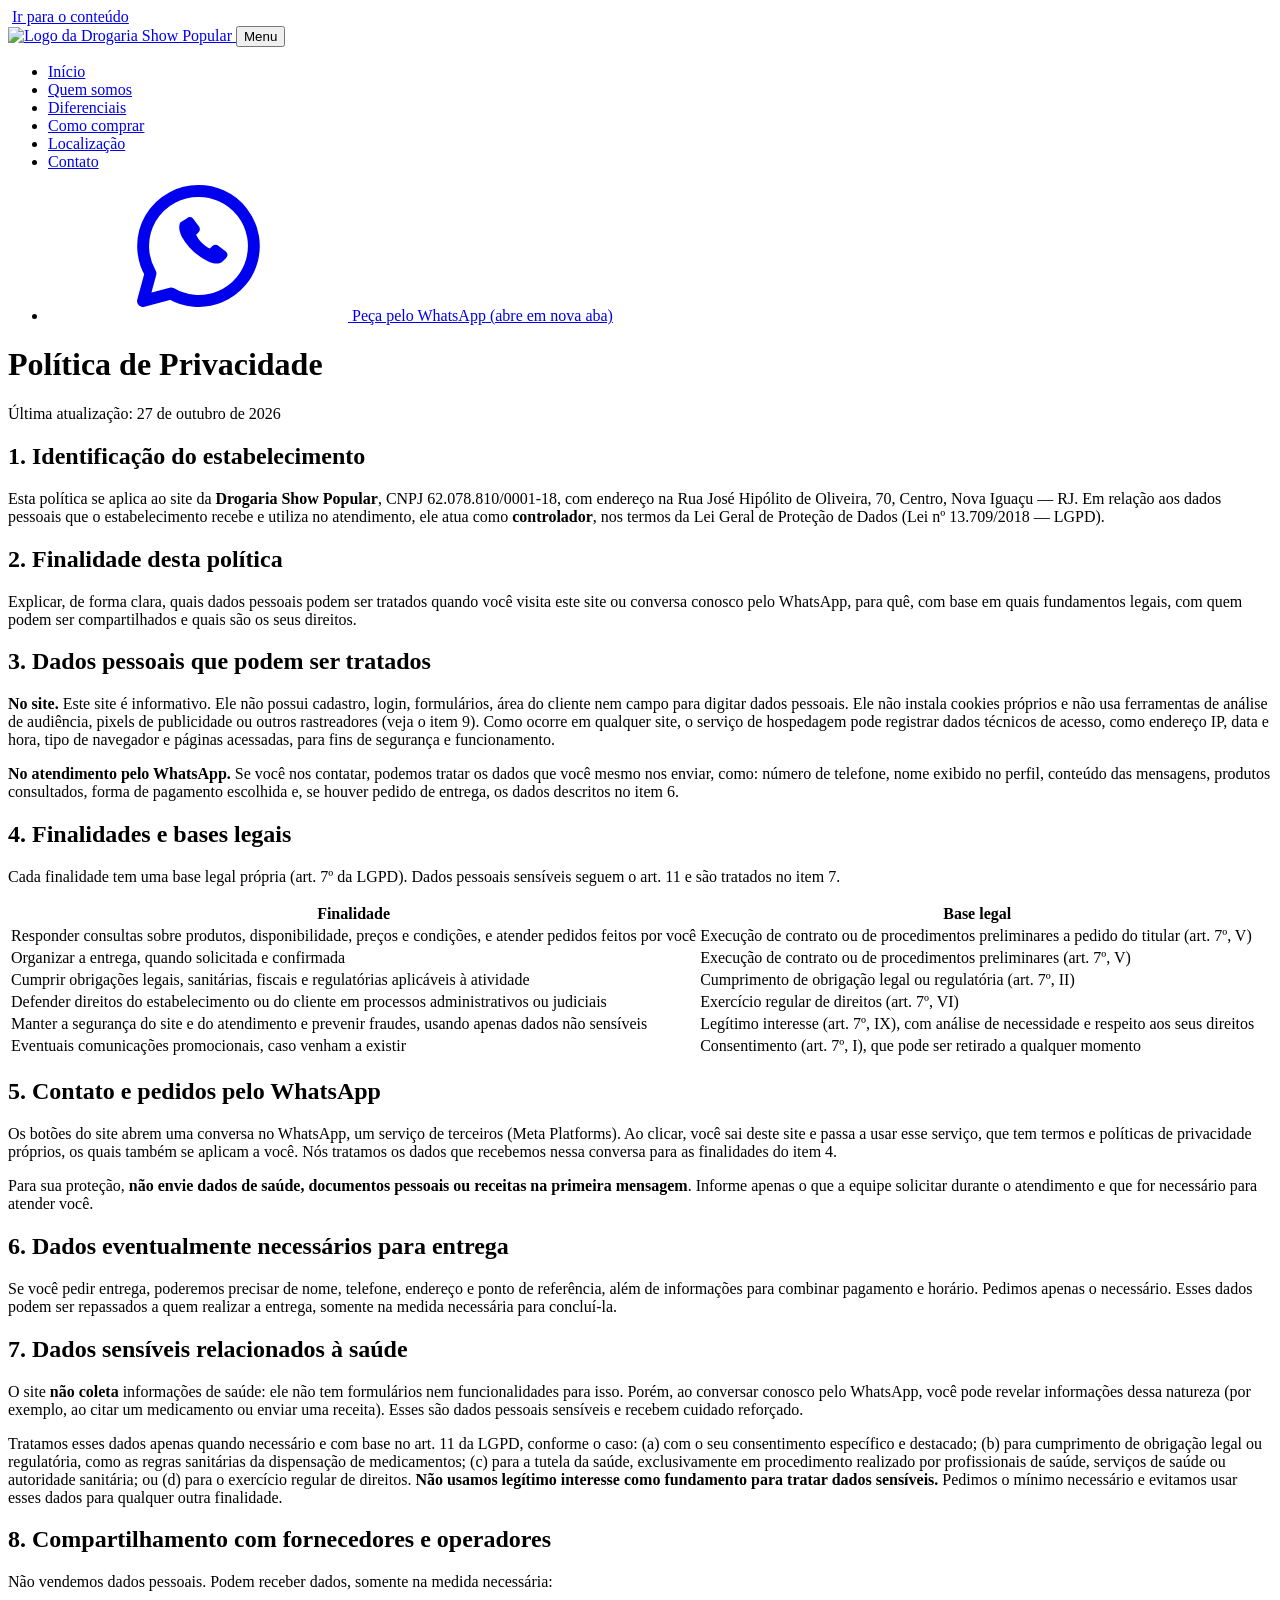
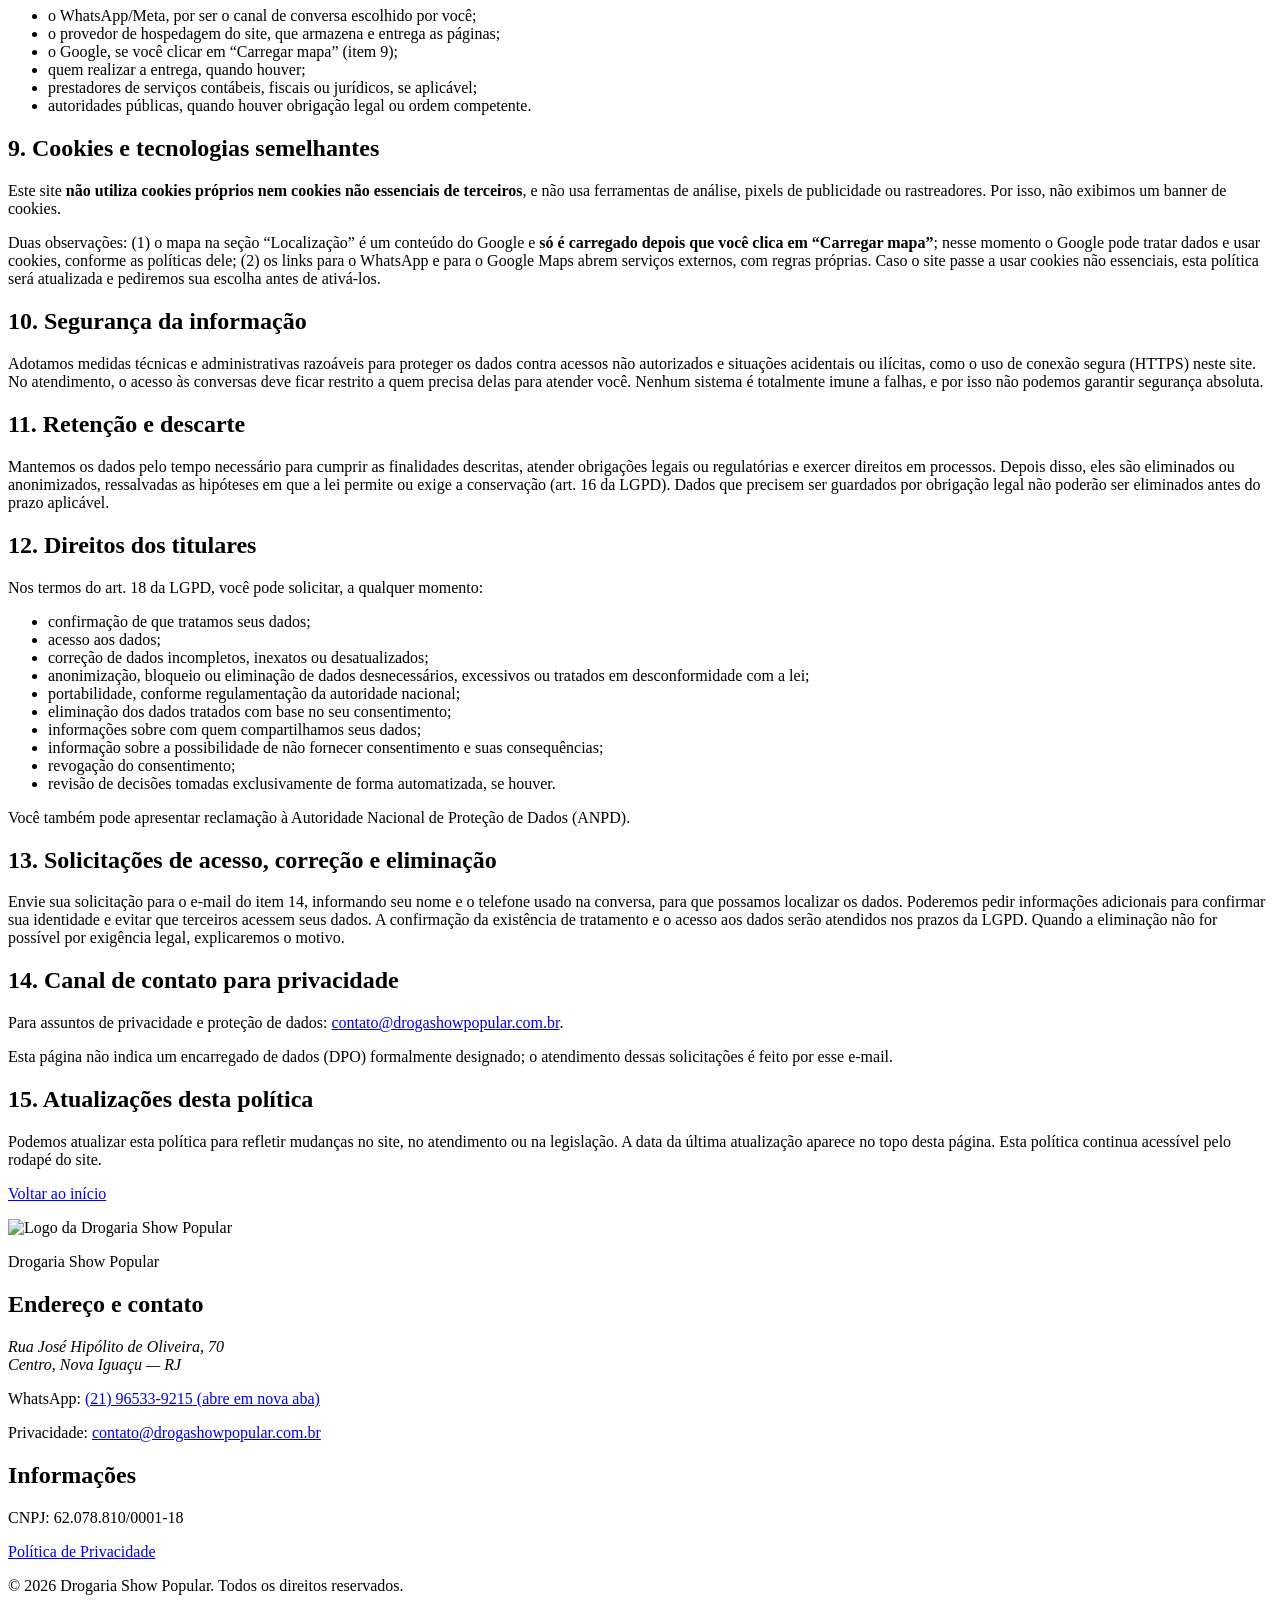
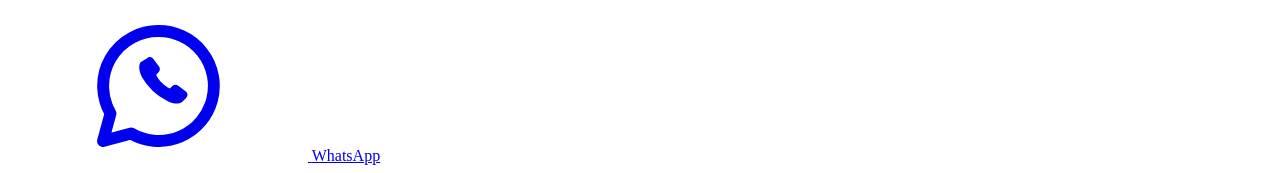
==== privacidade.html @ 36e40d9c "Add files via upload" ====
<!DOCTYPE html>
<html lang="pt-BR">
<head>
  <meta charset="utf-8">
  <meta name="viewport" content="width=device-width, initial-scale=1">
  <title>Política de Privacidade | Drogaria Show Popular</title>
  <meta name="description" content="Política de Privacidade da Drogaria Show Popular, em conformidade com a Lei Geral de Proteção de Dados (Lei nº 13.709/2018).">
  <meta name="theme-color" content="#0c1014">
  <meta name="robots" content="index, follow">
  <!-- ATENÇÃO: troque https://SEU-DOMINIO.com.br pelo endereço real do site (ver README) -->
  <link rel="canonical" href="https://SEU-DOMINIO.com.br/privacidade.html">
  <link rel="icon" href="favicon.ico" sizes="any">
  <link rel="icon" type="image/png" sizes="32x32" href="assets/icons/favicon-32.png">
  <link rel="apple-touch-icon" href="assets/icons/apple-touch-icon.png">
  <link rel="stylesheet" href="css/style.css">
  <noscript><link rel="stylesheet" href="css/noscript.css"></noscript>
</head>
<body>
  <svg class="sprite" width="0" height="0" aria-hidden="true" focusable="false">
    <symbol id="i-wa" viewBox="0 0 24 24"><path fill="none" stroke="currentColor" stroke-width="1.9" stroke-linejoin="round" d="M12 3.2a8.8 8.8 0 0 0-7.6 13.2L3.2 20.8l4.5-1.2A8.8 8.8 0 1 0 12 3.2z"/><path fill="currentColor" d="M9.2 8.2c-.3.5-.3 1.3.2 2.3a9.8 9.8 0 0 0 4.1 3.9c1 .5 1.8.5 2.3.2l.7-.7c.3-.3.3-.7 0-1l-1.2-.9a.8.8 0 0 0-1 0l-.4.4c-.9-.4-1.8-1.3-2.2-2.2l.4-.4a.8.8 0 0 0 0-1l-.9-1.2c-.3-.3-.7-.3-1 0z"/></symbol>
  </svg>

  <a class="skip-link" href="#conteudo">Ir para o conteúdo</a>

  <header class="site-header on-dark">
    <div class="wrap site-header__bar">
      <a class="brand" href="index.html" aria-label="Drogaria Show Popular — página inicial">
        <img src="assets/logo-drogaria-show-popular.png" width="160" height="144" alt="Logo da Drogaria Show Popular">
      </a>
      <button class="menu-toggle" type="button" aria-expanded="false" aria-controls="menu">
        <span class="menu-toggle__bars" aria-hidden="true"></span>
        <span>Menu</span>
      </button>
      <nav class="nav" id="menu" aria-label="Menu principal">
        <ul>
          <li><a href="index.html">Início</a></li>
          <li><a href="index.html#quem-somos">Quem somos</a></li>
          <li><a href="index.html#diferenciais">Diferenciais</a></li>
          <li><a href="index.html#como-comprar">Como comprar</a></li>
          <li><a href="index.html#localizacao">Localização</a></li>
          <li><a href="index.html#contato">Contato</a></li>
          <li>
            <a class="btn btn--red" href="https://wa.me/5521965339215" target="_blank" rel="noopener noreferrer">
              <svg aria-hidden="true"><use href="#i-wa"/></svg>
              Peça pelo WhatsApp<span class="sr-only"> (abre em nova aba)</span>
            </a>
          </li>
        </ul>
      </nav>
    </div>
  </header>

  <main id="conteudo" class="doc">
    <div class="wrap doc-wrap">
      <div class="doc__title">
        <h1>Política de Privacidade</h1>
        <p class="meta">Última atualização: <time datetime="2026-10-27">27 de outubro de 2026</time></p>
      </div>

      <h2>1. Identificação do estabelecimento</h2>
      <p>Esta política se aplica ao site da <strong>Drogaria Show Popular</strong>, CNPJ 62.078.810/0001-18, com endereço na Rua José Hipólito de Oliveira, 70, Centro, Nova Iguaçu — RJ. Em relação aos dados pessoais que o estabelecimento recebe e utiliza no atendimento, ele atua como <strong>controlador</strong>, nos termos da Lei Geral de Proteção de Dados (Lei nº 13.709/2018 — LGPD).</p>

      <h2>2. Finalidade desta política</h2>
      <p>Explicar, de forma clara, quais dados pessoais podem ser tratados quando você visita este site ou conversa conosco pelo WhatsApp, para quê, com base em quais fundamentos legais, com quem podem ser compartilhados e quais são os seus direitos.</p>

      <h2>3. Dados pessoais que podem ser tratados</h2>
      <p><strong>No site.</strong> Este site é informativo. Ele não possui cadastro, login, formulários, área do cliente nem campo para digitar dados pessoais. Ele não instala cookies próprios e não usa ferramentas de análise de audiência, pixels de publicidade ou outros rastreadores (veja o item 9). Como ocorre em qualquer site, o serviço de hospedagem pode registrar dados técnicos de acesso, como endereço IP, data e hora, tipo de navegador e páginas acessadas, para fins de segurança e funcionamento.</p>
      <p><strong>No atendimento pelo WhatsApp.</strong> Se você nos contatar, podemos tratar os dados que você mesmo nos enviar, como: número de telefone, nome exibido no perfil, conteúdo das mensagens, produtos consultados, forma de pagamento escolhida e, se houver pedido de entrega, os dados descritos no item 6.</p>

      <h2>4. Finalidades e bases legais</h2>
      <p>Cada finalidade tem uma base legal própria (art. 7º da LGPD). Dados pessoais sensíveis seguem o art. 11 e são tratados no item 7.</p>
      <div class="table-scroll">
        <table>
          <thead><tr><th>Finalidade</th><th>Base legal</th></tr></thead>
          <tbody>
            <tr><td>Responder consultas sobre produtos, disponibilidade, preços e condições, e atender pedidos feitos por você</td><td>Execução de contrato ou de procedimentos preliminares a pedido do titular (art. 7º, V)</td></tr>
            <tr><td>Organizar a entrega, quando solicitada e confirmada</td><td>Execução de contrato ou de procedimentos preliminares (art. 7º, V)</td></tr>
            <tr><td>Cumprir obrigações legais, sanitárias, fiscais e regulatórias aplicáveis à atividade</td><td>Cumprimento de obrigação legal ou regulatória (art. 7º, II)</td></tr>
            <tr><td>Defender direitos do estabelecimento ou do cliente em processos administrativos ou judiciais</td><td>Exercício regular de direitos (art. 7º, VI)</td></tr>
            <tr><td>Manter a segurança do site e do atendimento e prevenir fraudes, usando apenas dados não sensíveis</td><td>Legítimo interesse (art. 7º, IX), com análise de necessidade e respeito aos seus direitos</td></tr>
            <tr><td>Eventuais comunicações promocionais, caso venham a existir</td><td>Consentimento (art. 7º, I), que pode ser retirado a qualquer momento</td></tr>
          </tbody>
        </table>
      </div>

      <h2>5. Contato e pedidos pelo WhatsApp</h2>
      <p>Os botões do site abrem uma conversa no WhatsApp, um serviço de terceiros (Meta Platforms). Ao clicar, você sai deste site e passa a usar esse serviço, que tem termos e políticas de privacidade próprios, os quais também se aplicam a você. Nós tratamos os dados que recebemos nessa conversa para as finalidades do item 4.</p>
      <p>Para sua proteção, <strong>não envie dados de saúde, documentos pessoais ou receitas na primeira mensagem</strong>. Informe apenas o que a equipe solicitar durante o atendimento e que for necessário para atender você.</p>

      <h2>6. Dados eventualmente necessários para entrega</h2>
      <p>Se você pedir entrega, poderemos precisar de nome, telefone, endereço e ponto de referência, além de informações para combinar pagamento e horário. Pedimos apenas o necessário. Esses dados podem ser repassados a quem realizar a entrega, somente na medida necessária para concluí-la.</p>

      <h2>7. Dados sensíveis relacionados à saúde</h2>
      <p>O site <strong>não coleta</strong> informações de saúde: ele não tem formulários nem funcionalidades para isso. Porém, ao conversar conosco pelo WhatsApp, você pode revelar informações dessa natureza (por exemplo, ao citar um medicamento ou enviar uma receita). Esses são dados pessoais sensíveis e recebem cuidado reforçado.</p>
      <p>Tratamos esses dados apenas quando necessário e com base no art. 11 da LGPD, conforme o caso: (a) com o seu consentimento específico e destacado; (b) para cumprimento de obrigação legal ou regulatória, como as regras sanitárias da dispensação de medicamentos; (c) para a tutela da saúde, exclusivamente em procedimento realizado por profissionais de saúde, serviços de saúde ou autoridade sanitária; ou (d) para o exercício regular de direitos. <strong>Não usamos legítimo interesse como fundamento para tratar dados sensíveis.</strong> Pedimos o mínimo necessário e evitamos usar esses dados para qualquer outra finalidade.</p>

      <h2>8. Compartilhamento com fornecedores e operadores</h2>
      <p>Não vendemos dados pessoais. Podem receber dados, somente na medida necessária:</p>
      <ul>
        <li>o WhatsApp/Meta, por ser o canal de conversa escolhido por você;</li>
        <li>o provedor de hospedagem do site, que armazena e entrega as páginas;</li>
        <li>o Google, se você clicar em “Carregar mapa” (item 9);</li>
        <li>quem realizar a entrega, quando houver;</li>
        <li>prestadores de serviços contábeis, fiscais ou jurídicos, se aplicável;</li>
        <li>autoridades públicas, quando houver obrigação legal ou ordem competente.</li>
      </ul>

      <h2>9. Cookies e tecnologias semelhantes</h2>
      <p>Este site <strong>não utiliza cookies próprios nem cookies não essenciais de terceiros</strong>, e não usa ferramentas de análise, pixels de publicidade ou rastreadores. Por isso, não exibimos um banner de cookies.</p>
      <p>Duas observações: (1) o mapa na seção “Localização” é um conteúdo do Google e <strong>só é carregado depois que você clica em “Carregar mapa”</strong>; nesse momento o Google pode tratar dados e usar cookies, conforme as políticas dele; (2) os links para o WhatsApp e para o Google Maps abrem serviços externos, com regras próprias. Caso o site passe a usar cookies não essenciais, esta política será atualizada e pediremos sua escolha antes de ativá-los.</p>

      <h2>10. Segurança da informação</h2>
      <p>Adotamos medidas técnicas e administrativas razoáveis para proteger os dados contra acessos não autorizados e situações acidentais ou ilícitas, como o uso de conexão segura (HTTPS) neste site. No atendimento, o acesso às conversas deve ficar restrito a quem precisa delas para atender você. Nenhum sistema é totalmente imune a falhas, e por isso não podemos garantir segurança absoluta.</p>

      <h2>11. Retenção e descarte</h2>
      <p>Mantemos os dados pelo tempo necessário para cumprir as finalidades descritas, atender obrigações legais ou regulatórias e exercer direitos em processos. Depois disso, eles são eliminados ou anonimizados, ressalvadas as hipóteses em que a lei permite ou exige a conservação (art. 16 da LGPD). Dados que precisem ser guardados por obrigação legal não poderão ser eliminados antes do prazo aplicável.</p>

      <h2>12. Direitos dos titulares</h2>
      <p>Nos termos do art. 18 da LGPD, você pode solicitar, a qualquer momento:</p>
      <ul>
        <li>confirmação de que tratamos seus dados;</li>
        <li>acesso aos dados;</li>
        <li>correção de dados incompletos, inexatos ou desatualizados;</li>
        <li>anonimização, bloqueio ou eliminação de dados desnecessários, excessivos ou tratados em desconformidade com a lei;</li>
        <li>portabilidade, conforme regulamentação da autoridade nacional;</li>
        <li>eliminação dos dados tratados com base no seu consentimento;</li>
        <li>informações sobre com quem compartilhamos seus dados;</li>
        <li>informação sobre a possibilidade de não fornecer consentimento e suas consequências;</li>
        <li>revogação do consentimento;</li>
        <li>revisão de decisões tomadas exclusivamente de forma automatizada, se houver.</li>
      </ul>
      <p>Você também pode apresentar reclamação à Autoridade Nacional de Proteção de Dados (ANPD).</p>

      <h2>13. Solicitações de acesso, correção e eliminação</h2>
      <p>Envie sua solicitação para o e-mail do item 14, informando seu nome e o telefone usado na conversa, para que possamos localizar os dados. Poderemos pedir informações adicionais para confirmar sua identidade e evitar que terceiros acessem seus dados. A confirmação da existência de tratamento e o acesso aos dados serão atendidos nos prazos da LGPD. Quando a eliminação não for possível por exigência legal, explicaremos o motivo.</p>

      <h2>14. Canal de contato para privacidade</h2>
      <p>Para assuntos de privacidade e proteção de dados: <a href="mailto:contato@drogashowpopular.com.br">contato@drogashowpopular.com.br</a>.</p>
      <p>Esta página não indica um encarregado de dados (DPO) formalmente designado; o atendimento dessas solicitações é feito por esse e-mail.</p>

      <h2>15. Atualizações desta política</h2>
      <p>Podemos atualizar esta política para refletir mudanças no site, no atendimento ou na legislação. A data da última atualização aparece no topo desta página. Esta política continua acessível pelo rodapé do site.</p>

      <p><a class="btn btn--outline" href="index.html">Voltar ao início</a></p>
    </div>
  </main>

  <footer class="site-footer on-dark">
    <div class="wrap">
      <div class="footer-grid">
        <div class="footer-brand">
          <img src="assets/logo-drogaria-show-popular.png" width="160" height="144" alt="Logo da Drogaria Show Popular" loading="lazy">
          <p>Drogaria Show Popular</p>
        </div>
        <div class="footer-col">
          <h2>Endereço e contato</h2>
          <address>Rua José Hipólito de Oliveira, 70<br>Centro, Nova Iguaçu — RJ</address>
          <p>WhatsApp: <a href="https://wa.me/5521965339215" target="_blank" rel="noopener noreferrer">(21) 96533-9215<span class="sr-only"> (abre em nova aba)</span></a></p>
          <p>Privacidade: <a href="mailto:contato@drogashowpopular.com.br">contato@drogashowpopular.com.br</a></p>
        </div>
        <div class="footer-col">
          <h2>Informações</h2>
          <p class="cnpj">CNPJ: 62.078.810/0001-18</p>
          <p><a href="privacidade.html" aria-current="page">Política de Privacidade</a></p>
        </div>
      </div>
      <div class="footer-legal">
        <p>&copy; <span id="ano">2026</span> Drogaria Show Popular. Todos os direitos reservados.</p>
      </div>
    </div>
  </footer>

  <a class="wa-float on-dark" href="https://wa.me/5521965339215" target="_blank" rel="noopener noreferrer" aria-label="Falar pelo WhatsApp (abre em nova aba)">
    <svg aria-hidden="true"><use href="#i-wa"/></svg>
    <span>WhatsApp</span>
  </a>

  <script src="js/main.js" defer></script>
</body>
</html>
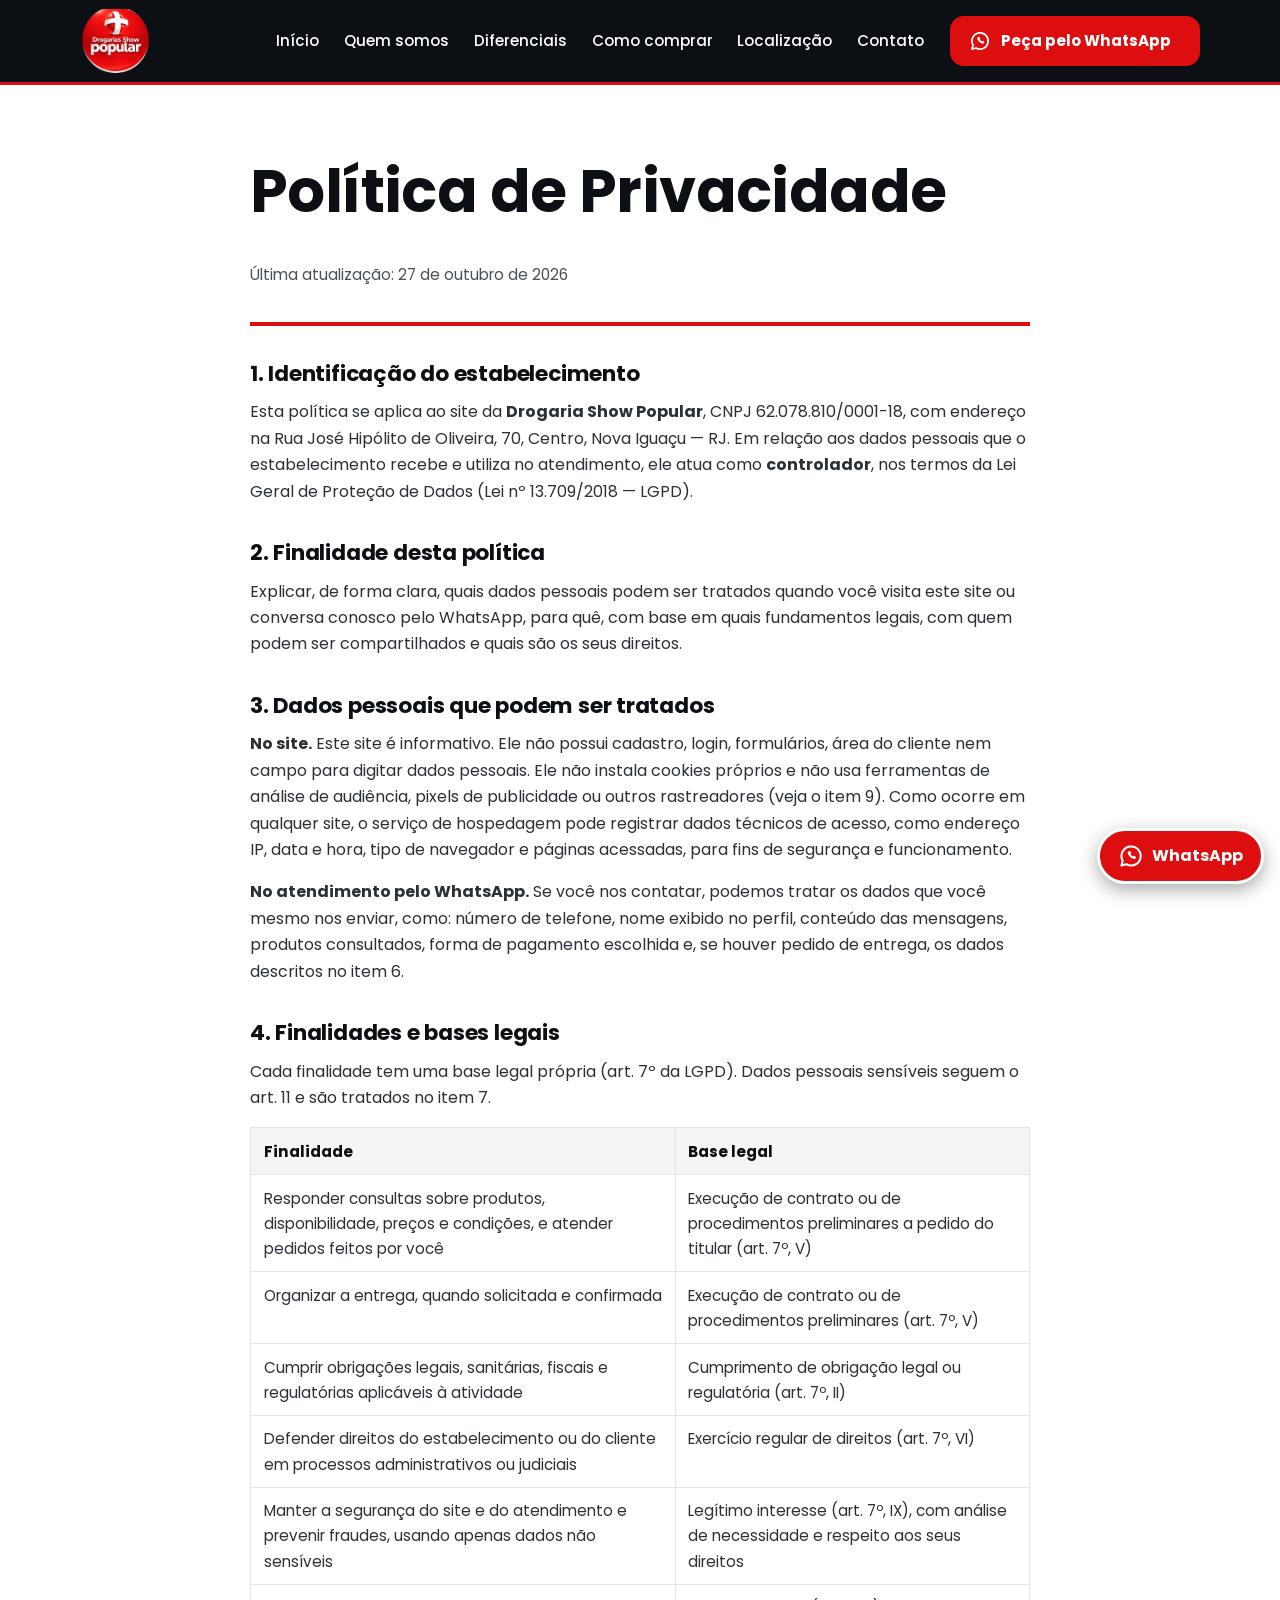
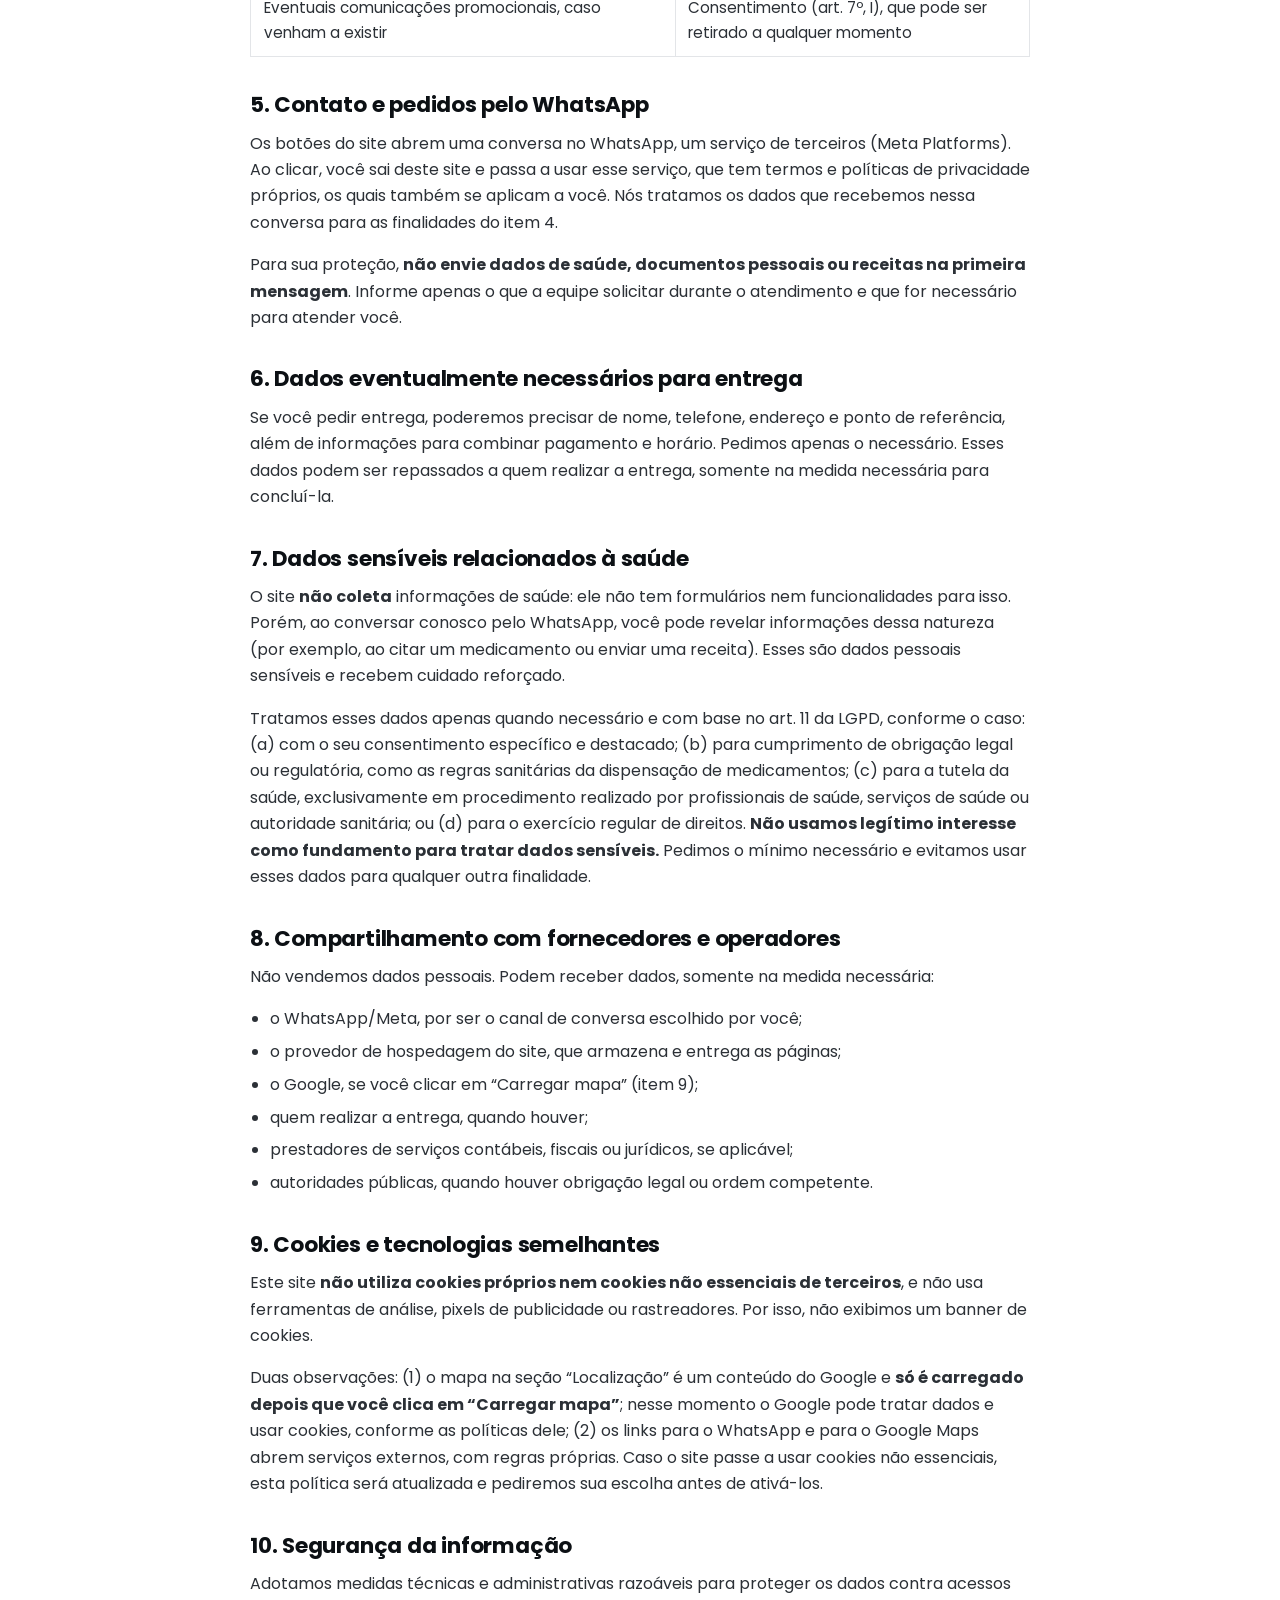
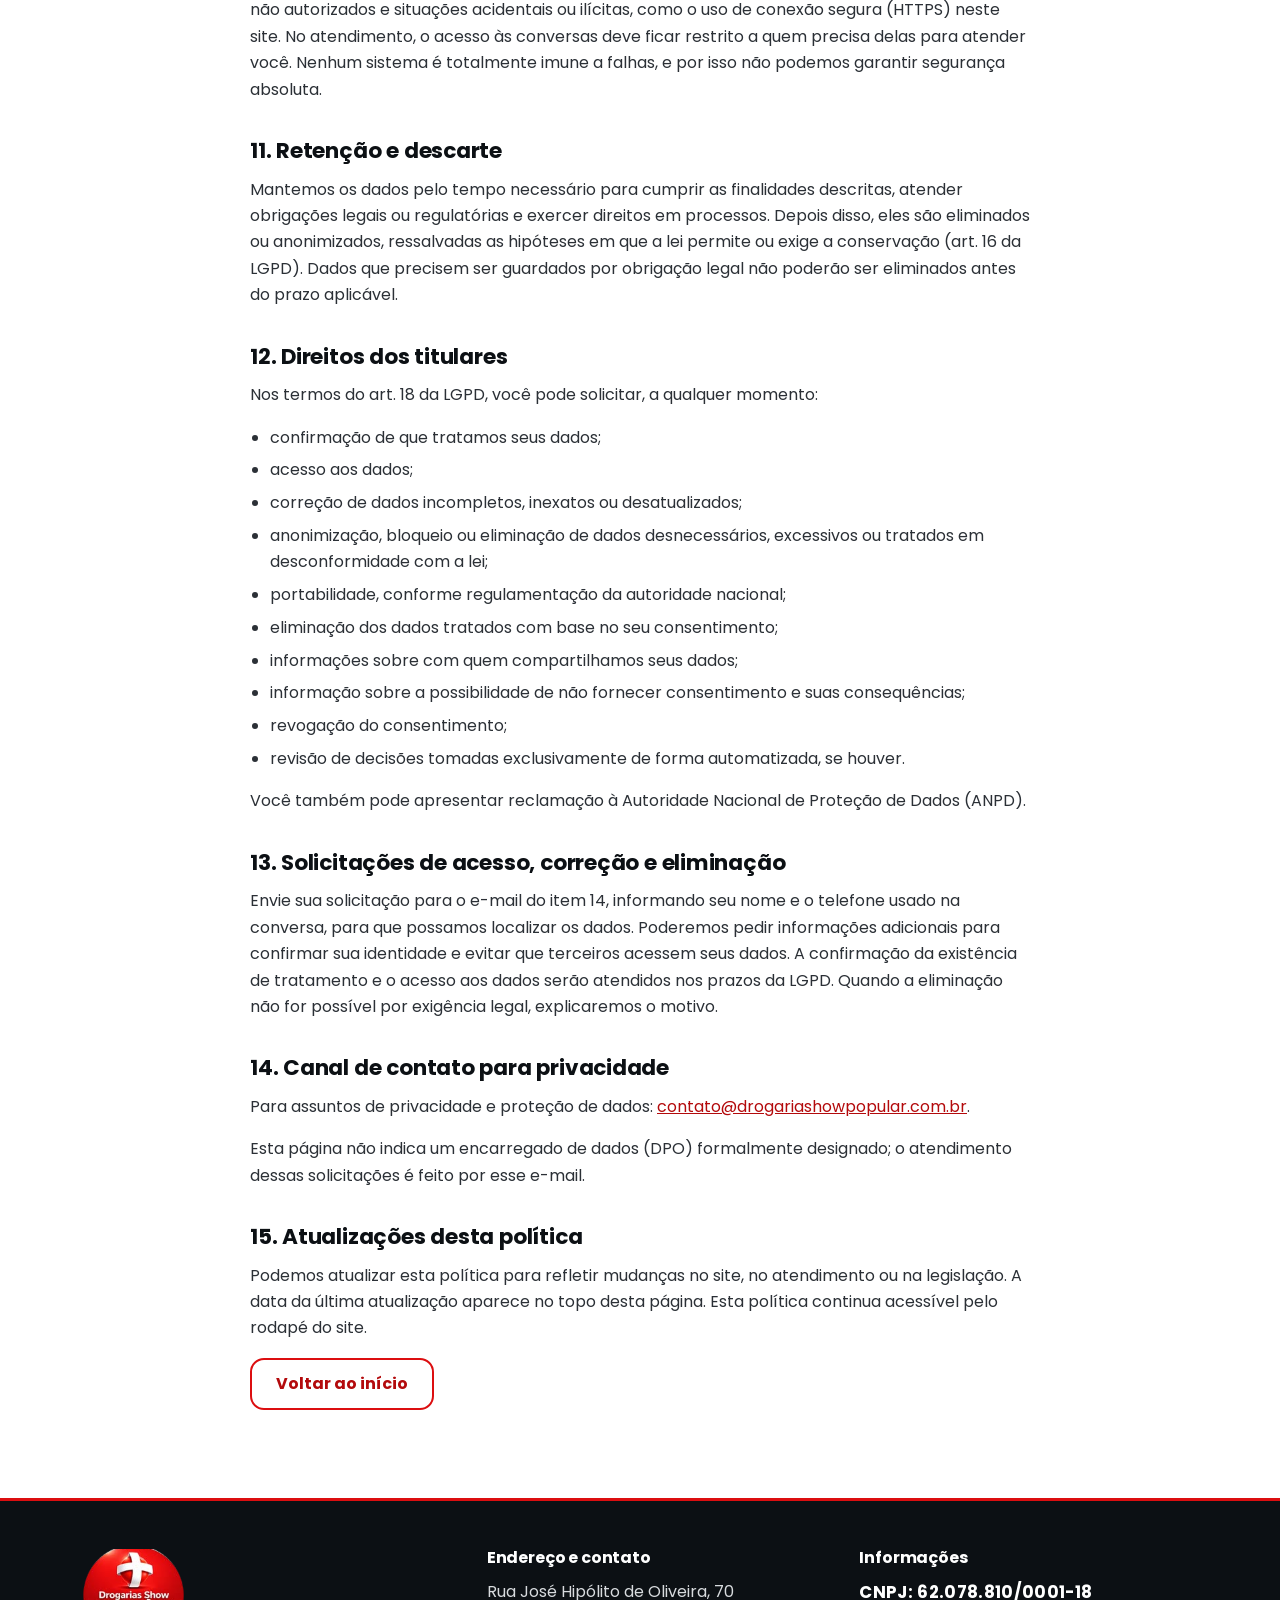
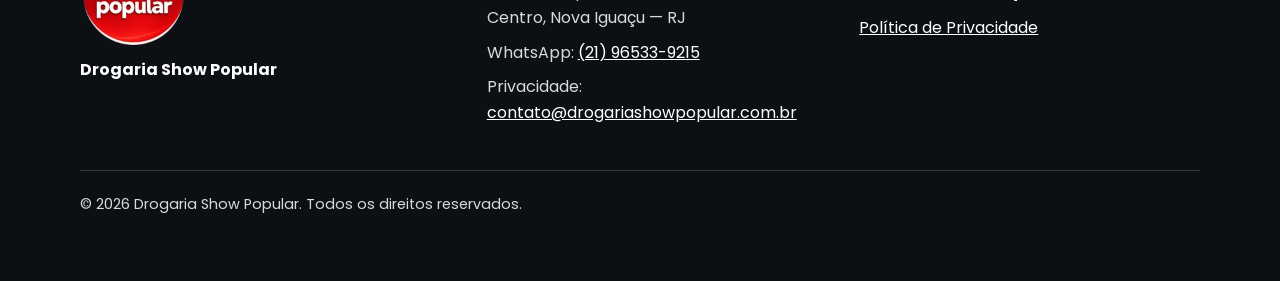
==== commit f5bcc6a0: "Add files via upload" ====
--- a/privacidade.html
+++ b/privacidade.html
@@ -7,8 +7,7 @@
   <meta name="description" content="Política de Privacidade da Drogaria Show Popular, em conformidade com a Lei Geral de Proteção de Dados (Lei nº 13.709/2018).">
   <meta name="theme-color" content="#0c1014">
   <meta name="robots" content="index, follow">
-  <!-- ATENÇÃO: troque https://SEU-DOMINIO.com.br pelo endereço real do site (ver README) -->
-  <link rel="canonical" href="https://SEU-DOMINIO.com.br/privacidade.html">
+  <link rel="canonical" href="https://drogariashowpopular.com.br/privacidade.html">
   <link rel="icon" href="favicon.ico" sizes="any">
   <link rel="icon" type="image/png" sizes="32x32" href="assets/icons/favicon-32.png">
   <link rel="apple-touch-icon" href="assets/icons/apple-touch-icon.png">
@@ -135,7 +134,7 @@
       <p>Envie sua solicitação para o e-mail do item 14, informando seu nome e o telefone usado na conversa, para que possamos localizar os dados. Poderemos pedir informações adicionais para confirmar sua identidade e evitar que terceiros acessem seus dados. A confirmação da existência de tratamento e o acesso aos dados serão atendidos nos prazos da LGPD. Quando a eliminação não for possível por exigência legal, explicaremos o motivo.</p>
 
       <h2>14. Canal de contato para privacidade</h2>
-      <p>Para assuntos de privacidade e proteção de dados: <a href="mailto:contato@drogashowpopular.com.br">contato@drogashowpopular.com.br</a>.</p>
+      <p>Para assuntos de privacidade e proteção de dados: <a href="mailto:contato@drogariashowpopular.com.br">contato@drogariashowpopular.com.br</a>.</p>
       <p>Esta página não indica um encarregado de dados (DPO) formalmente designado; o atendimento dessas solicitações é feito por esse e-mail.</p>
 
       <h2>15. Atualizações desta política</h2>
@@ -156,7 +155,7 @@
           <h2>Endereço e contato</h2>
           <address>Rua José Hipólito de Oliveira, 70<br>Centro, Nova Iguaçu — RJ</address>
           <p>WhatsApp: <a href="https://wa.me/5521965339215" target="_blank" rel="noopener noreferrer">(21) 96533-9215<span class="sr-only"> (abre em nova aba)</span></a></p>
-          <p>Privacidade: <a href="mailto:contato@drogashowpopular.com.br">contato@drogashowpopular.com.br</a></p>
+          <p>Privacidade: <a href="mailto:contato@drogariashowpopular.com.br">contato@drogariashowpopular.com.br</a></p>
         </div>
         <div class="footer-col">
           <h2>Informações</h2>
--- a/css/style.css
+++ b/css/style.css
@@ -0,0 +1,383 @@
+/* ==========================================================================
+   Drogaria Show Popular — estilos
+   Paleta extraída da logo original (vermelho médio dos pixels da marca: #DC0E10;
+   fundo da logo: #0C1014). Amarelo só em pequenos detalhes.
+   ========================================================================== */
+
+@font-face {
+  font-family: "Poppins";
+  src: url("../assets/fonts/poppins-400.woff") format("woff");
+  font-weight: 400; font-style: normal; font-display: swap;
+}
+@font-face {
+  font-family: "Poppins";
+  src: url("../assets/fonts/poppins-500.woff") format("woff");
+  font-weight: 500; font-style: normal; font-display: swap;
+}
+@font-face {
+  font-family: "Poppins";
+  src: url("../assets/fonts/poppins-700.woff") format("woff");
+  font-weight: 700; font-style: normal; font-display: swap;
+}
+
+:root {
+  --red: #dc0e10;        /* vermelho da marca; texto branco sobre ele = contraste 5,1:1 */
+  --red-dark: #b30a0c;   /* hover / pressionado */
+  --red-soft: #fdecec;
+  --yellow: #ffc21a;     /* só detalhes gráficos, nunca texto sobre branco */
+  --ink: #0c1014;        /* mesma cor de fundo da logo */
+  --gray-800: #2b3036;   /* texto sobre fundo claro */
+  --gray-600: #4a5058;
+  --gray-100: #f4f5f6;
+  --line: #e3e5e8;
+  --white: #ffffff;
+
+  --font: "Poppins", "Segoe UI", system-ui, -apple-system, Roboto, "Helvetica Neue", Arial, sans-serif;
+  --radius: 14px;
+  --header-h: 82px;
+  --focus: var(--ink);
+}
+
+*, *::before, *::after { box-sizing: border-box; }
+
+html {
+  scroll-behavior: smooth;
+  scroll-padding-top: calc(var(--header-h) + 12px);
+  -webkit-text-size-adjust: 100%;
+}
+
+body {
+  margin: 0;
+  font-family: var(--font);
+  font-size: 1rem;
+  line-height: 1.65;
+  color: var(--gray-800);
+  background: var(--white);
+}
+
+img, svg { display: block; max-width: 100%; }
+a { color: var(--red-dark); }
+a:hover { color: var(--red); }
+
+h1, h2, h3 { line-height: 1.18; color: var(--ink); margin: 0 0 .6em; font-weight: 700; letter-spacing: -.01em; }
+h1 { font-size: clamp(2.05rem, 6.2vw, 3.7rem); }
+h2 { font-size: clamp(1.6rem, 4vw, 2.35rem); }
+h3 { font-size: 1.15rem; }
+p { margin: 0 0 1em; }
+
+.wrap { width: min(1120px, 100% - 2.5rem); margin-inline: auto; }
+.narrow { max-width: 62ch; }
+
+/* Foco visível — anel escuro em fundo claro, amarelo em fundo escuro/vermelho */
+:focus-visible { outline: 3px solid var(--focus); outline-offset: 3px; border-radius: 4px; }
+.on-dark { --focus: var(--yellow); }
+
+.sr-only {
+  position: absolute !important; width: 1px; height: 1px; padding: 0; margin: -1px;
+  overflow: hidden; clip: rect(0 0 0 0); white-space: nowrap; border: 0;
+}
+
+.skip-link {
+  position: absolute; left: .75rem; top: -4rem; z-index: 200;
+  background: var(--yellow); color: var(--ink); font-weight: 700;
+  padding: .7rem 1rem; border-radius: 8px; text-decoration: none;
+}
+.skip-link:focus { top: .75rem; }
+
+/* ---------- Botões ---------- */
+.btn {
+  display: inline-flex; align-items: center; justify-content: center; gap: .6rem;
+  min-height: 52px; padding: .75rem 1.5rem;
+  font: 700 1rem/1.2 var(--font); text-decoration: none; text-align: center;
+  border: 2px solid transparent; border-radius: var(--radius);
+  cursor: pointer; transition: background-color .15s, color .15s, border-color .15s;
+}
+.btn svg { width: 22px; height: 22px; flex: none; }
+.btn--red { background: var(--red); color: var(--white); }
+.btn--red:hover { background: var(--red-dark); color: var(--white); }
+.btn--white { background: var(--white); color: var(--red-dark); }
+.btn--white:hover { background: var(--red-soft); color: var(--red-dark); }
+.btn--ghost { background: transparent; color: var(--white); border-color: rgba(255,255,255,.85); }
+.btn--ghost:hover { background: rgba(255,255,255,.14); color: var(--white); }
+.btn--outline { background: var(--white); color: var(--red-dark); border-color: var(--red); }
+.btn--outline:hover { background: var(--red-soft); color: var(--red-dark); }
+.btn-row { display: flex; flex-wrap: wrap; gap: .85rem; }
+.btn-row .btn { flex: 1 1 100%; }
+
+/* ---------- Cabeçalho (fundo = cor da logo, para a logo se integrar sem alteração) ---------- */
+.site-header {
+  position: sticky; top: 0; z-index: 100;
+  background: var(--ink); color: var(--white);
+  border-bottom: 3px solid var(--red);
+}
+.site-header__bar {
+  min-height: var(--header-h); padding-block: .55rem;
+  display: flex; align-items: center; justify-content: space-between; gap: 1rem;
+}
+.brand { display: flex; align-items: center; text-decoration: none; }
+.brand img { height: 64px; width: auto; }
+
+.menu-toggle {
+  display: inline-flex; align-items: center; gap: .6rem;
+  background: transparent; color: var(--white);
+  border: 2px solid rgba(255,255,255,.7); border-radius: 10px;
+  min-height: 46px; padding: 0 .9rem; font: 500 .95rem var(--font); cursor: pointer;
+}
+.menu-toggle__bars, .menu-toggle__bars::before, .menu-toggle__bars::after {
+  display: block; width: 20px; height: 2px; background: currentColor; border-radius: 2px;
+  transition: transform .2s, opacity .2s;
+}
+.menu-toggle__bars { position: relative; }
+.menu-toggle__bars::before, .menu-toggle__bars::after { content: ""; position: absolute; left: 0; }
+.menu-toggle__bars::before { top: -6px; }
+.menu-toggle__bars::after { top: 6px; }
+.menu-toggle[aria-expanded="true"] .menu-toggle__bars { background: transparent; }
+.menu-toggle[aria-expanded="true"] .menu-toggle__bars::before { transform: translateY(6px) rotate(45deg); }
+.menu-toggle[aria-expanded="true"] .menu-toggle__bars::after { transform: translateY(-6px) rotate(-45deg); }
+
+.nav {
+  display: none;
+  position: absolute; left: 0; right: 0; top: 100%;
+  background: var(--ink); border-bottom: 3px solid var(--red);
+  padding: .5rem 1.25rem 1.25rem;
+}
+.nav.is-open { display: block; }
+.nav ul { list-style: none; margin: 0; padding: 0; }
+.nav li a:not(.btn) {
+  display: block; padding: .85rem .25rem; color: var(--white); text-decoration: none; font-weight: 500;
+  border-bottom: 1px solid rgba(255,255,255,.12);
+}
+.nav li a:not(.btn):hover { color: var(--yellow); }
+.nav .btn { width: 100%; margin-top: 1rem; }
+
+/* ---------- Hero ---------- */
+.hero {
+  position: relative; overflow: hidden;
+  background: var(--red); color: var(--white);
+  padding-block: clamp(3rem, 9vw, 6.5rem) clamp(3.5rem, 9vw, 6rem);
+}
+.hero h1 { color: var(--white); max-width: 16ch; }
+.hero__text { font-size: clamp(1.05rem, 2.4vw, 1.25rem); max-width: 46ch; margin-bottom: 1.8rem; }
+.hero__slogan {
+  display: flex; align-items: center; gap: .7rem; margin: 2.2rem 0 0;
+  font-weight: 500; font-size: 1rem; max-width: 40ch;
+}
+.hero__slogan::before {
+  content: ""; flex: none; width: 22px; height: 22px;
+  background:
+    linear-gradient(var(--yellow), var(--yellow)) center / 100% 7px no-repeat,
+    linear-gradient(var(--yellow), var(--yellow)) center / 7px 100% no-repeat;
+}
+.hero__inner { position: relative; z-index: 1; }
+
+/* Motivo decorativo: cruz grande em tom sobre tom + cruz amarela pequena (referência à cruz da marca) */
+.hero__cross { position: absolute; pointer-events: none; z-index: 0; }
+.hero__cross--lg { width: 250px; height: 250px; right: -105px; bottom: -105px; }
+.hero__cross--lg::before, .hero__cross--lg::after {
+  content: ""; position: absolute; background: rgba(255,255,255,.11); border-radius: 18px;
+}
+.hero__cross--lg::before { left: 36%; top: 0; width: 28%; height: 100%; }
+.hero__cross--lg::after { top: 36%; left: 0; height: 28%; width: 100%; }
+.hero__cross--sm { width: 34px; height: 34px; right: 14%; bottom: 2.2rem; display: none; }
+.hero__cross--sm::before, .hero__cross--sm::after {
+  content: ""; position: absolute; background: var(--yellow); border-radius: 3px;
+}
+.hero__cross--sm::before { left: 36%; top: 0; width: 28%; height: 100%; }
+.hero__cross--sm::after { top: 36%; left: 0; height: 28%; width: 100%; }
+
+/* ---------- Seções ---------- */
+.section { padding-block: clamp(3.5rem, 8vw, 6rem); }
+.section--tint { background: var(--gray-100); }
+.section__head { margin-bottom: 2.2rem; }
+.section__lead { font-size: 1.1rem; color: var(--gray-600); max-width: 60ch; }
+
+/* Diferenciais */
+.features { display: grid; gap: 1rem; grid-template-columns: 1fr; list-style: none; margin: 0; padding: 0; }
+.feature {
+  padding: 1.5rem; background: var(--white);
+  border: 1px solid var(--line); border-top: 4px solid var(--red); border-radius: var(--radius);
+}
+.feature__icon {
+  width: 52px; height: 52px; border-radius: 50%;
+  display: grid; place-items: center; margin-bottom: 1rem;
+  background: var(--red); color: var(--white);
+}
+.feature__icon svg { width: 26px; height: 26px; }
+.feature p { margin: 0; color: var(--gray-600); }
+
+/* Quem somos */
+.about { display: grid; gap: 2rem; }
+.about__slogan {
+  margin: 0; padding: .2rem 0 .2rem 1.1rem; border-left: 6px solid var(--yellow);
+  font-size: clamp(1.25rem, 3vw, 1.6rem); font-weight: 700; line-height: 1.3; color: var(--ink);
+}
+
+/* Entregas */
+.delivery {
+  display: grid; gap: 1.75rem;
+  background: var(--red); color: var(--white);
+  border-radius: 22px; padding: clamp(1.5rem, 5vw, 3.25rem);
+}
+.delivery h2 { color: var(--white); }
+.delivery__lead { font-weight: 500; font-size: 1.1rem; }
+.delivery__card { background: var(--white); color: var(--gray-800); border-radius: var(--radius); padding: 1.5rem; }
+.delivery__card h3 { margin-bottom: .9rem; }
+.checklist { list-style: none; margin: 0; padding: 0; }
+.checklist li { position: relative; padding: .55rem 0 .55rem 2rem; border-bottom: 1px solid var(--line); }
+.checklist li:last-child { border-bottom: 0; }
+.checklist li::before {
+  content: ""; position: absolute; left: 0; top: 1.05rem; width: 16px; height: 16px;
+  background:
+    linear-gradient(var(--red), var(--red)) center / 100% 5px no-repeat,
+    linear-gradient(var(--red), var(--red)) center / 5px 100% no-repeat;
+}
+.delivery__art { margin: 0; }
+.delivery__art img { width: 100%; height: auto; border-radius: var(--radius); }
+
+/* Como comprar */
+.steps { list-style: none; counter-reset: passo; margin: 0 0 2rem; padding: 0; display: grid; gap: 1rem; }
+.steps li {
+  counter-increment: passo; position: relative;
+  padding: 1.4rem 1.4rem 1.4rem 4.6rem; background: var(--white);
+  border: 1px solid var(--line); border-radius: var(--radius);
+}
+.steps li::before {
+  content: counter(passo); position: absolute; left: 1.2rem; top: 1.25rem;
+  width: 2.3rem; height: 2.3rem; border-radius: 50%;
+  display: grid; place-items: center; background: var(--red); color: var(--white); font-weight: 700;
+}
+.steps strong { display: block; color: var(--ink); margin-bottom: .15rem; }
+.msg-box { background: var(--white); border: 1px solid var(--line); border-left: 6px solid var(--red); border-radius: var(--radius); padding: 1.4rem; }
+.msg-box__label { font-weight: 700; color: var(--ink); margin-bottom: .4rem; }
+.msg-box blockquote { margin: 0 0 1rem; font-style: normal; }
+.msg-box .note { font-size: .92rem; color: var(--gray-600); margin: 1rem 0 0; }
+
+/* Localização */
+.location { display: grid; gap: 1.75rem; }
+.address { font-style: normal; font-size: 1.1rem; margin-bottom: 1.4rem; }
+.address strong { display: block; color: var(--ink); font-size: 1.25rem; }
+.map-box {
+  position: relative; min-height: 340px; border-radius: var(--radius);
+  background: var(--white); border: 1px solid var(--line); overflow: hidden;
+  display: grid; place-items: center; text-align: center; padding: 1.5rem;
+}
+.map-box iframe { position: absolute; inset: 0; width: 100%; height: 100%; border: 0; }
+.map-box__msg { max-width: 38ch; }
+.map-box__msg p { font-size: .95rem; color: var(--gray-600); }
+.map-fallback { font-size: .95rem; color: var(--gray-600); margin-top: .9rem; }
+
+/* FAQ */
+.faq { display: grid; gap: .75rem; max-width: 820px; }
+.faq details { background: var(--white); border: 1px solid var(--line); border-radius: var(--radius); }
+.faq summary {
+  list-style: none; cursor: pointer; padding: 1.1rem 3.2rem 1.1rem 1.25rem;
+  font-weight: 700; color: var(--ink); position: relative; border-radius: var(--radius);
+}
+.faq summary::-webkit-details-marker { display: none; }
+.faq summary::after {
+  content: ""; position: absolute; right: 1.25rem; top: 50%; width: 16px; height: 16px; margin-top: -8px;
+  background:
+    linear-gradient(var(--red), var(--red)) center / 100% 3px no-repeat,
+    linear-gradient(var(--red), var(--red)) center / 3px 100% no-repeat;
+  transition: transform .2s;
+}
+.faq details[open] summary::after { transform: rotate(45deg); }
+.faq details[open] { border-color: var(--red); }
+.faq__body { padding: 0 1.25rem 1.2rem; color: var(--gray-600); }
+.faq__body p:last-child { margin-bottom: 0; }
+
+/* Chamada final */
+.band { background: var(--red); color: var(--white); text-align: center; padding-block: clamp(3.5rem, 8vw, 5.5rem); }
+.band h2 { color: var(--white); }
+.band p { font-size: 1.15rem; max-width: 46ch; margin-inline: auto; margin-bottom: 1.8rem; }
+.band .btn-row { justify-content: center; }
+
+/* ---------- Rodapé ---------- */
+.site-footer { background: var(--ink); color: #d8dbde; padding-block: 3rem 6rem; border-top: 3px solid var(--red); }
+.site-footer a { color: var(--white); }
+.site-footer a:hover { color: var(--yellow); }
+.footer-grid { display: grid; gap: 2rem; }
+.footer-brand img { height: 96px; width: auto; margin-bottom: .75rem; }
+.footer-brand p { margin: 0; font-weight: 700; color: var(--white); }
+.footer-col h2 { font-size: 1rem; color: var(--white); margin-bottom: .7rem; }
+.footer-col p, .footer-col address { margin: 0 0 .5rem; font-style: normal; }
+.cnpj { font-weight: 700; color: var(--white); font-size: 1.05rem; letter-spacing: .02em; }
+.footer-legal {
+  margin-top: 2.2rem; padding-top: 1.4rem; border-top: 1px solid rgba(255,255,255,.18);
+  font-size: .9rem; display: grid; gap: .5rem;
+}
+.footer-legal p { margin: 0; }
+
+/* ---------- Botão flutuante de WhatsApp ---------- */
+.wa-float {
+  position: fixed; right: 1rem; bottom: 1rem; z-index: 90;
+  display: inline-flex; align-items: center; gap: .55rem;
+  min-height: 56px; min-width: 56px; padding: 0 1.1rem; justify-content: center;
+  background: var(--red); color: var(--white); text-decoration: none; font-weight: 700;
+  border: 3px solid var(--white); border-radius: 999px;
+  box-shadow: 0 6px 18px rgba(12,16,20,.35);
+}
+.wa-float:hover { background: var(--red-dark); color: var(--white); }
+.wa-float svg { width: 26px; height: 26px; flex: none; }
+.wa-float span { display: none; }
+.wa-float { --focus: var(--ink); }
+
+/* ---------- Páginas de texto (privacidade / 404) ---------- */
+.doc { padding-block: clamp(2.5rem, 6vw, 4.5rem); }
+.doc__title { padding-bottom: 1.2rem; margin-bottom: 1.6rem; border-bottom: 4px solid var(--red); }
+.doc h2 { font-size: 1.35rem; margin-top: 2.2rem; }
+.doc ul, .doc ol { padding-left: 1.25rem; }
+.doc li { margin-bottom: .4rem; }
+.doc .meta { color: var(--gray-600); font-size: .95rem; }
+.table-scroll { overflow-x: auto; margin: 1rem 0; }
+.doc table { border-collapse: collapse; width: 100%; min-width: 560px; font-size: .95rem; }
+.doc th, .doc td { border: 1px solid var(--line); padding: .65rem .8rem; text-align: left; vertical-align: top; }
+.doc th { background: var(--gray-100); color: var(--ink); }
+.doc .callout { background: var(--red-soft); border-left: 6px solid var(--red); padding: 1rem 1.2rem; border-radius: 8px; }
+.notfound { min-height: 60vh; display: grid; place-items: center; text-align: center; }
+.notfound .code { font-size: clamp(4rem, 18vw, 8rem); font-weight: 700; color: var(--red); line-height: 1; margin: 0; }
+
+/* ---------- Tablet ---------- */
+@media (min-width: 640px) {
+  .features { grid-template-columns: repeat(2, 1fr); }
+  .wa-float span { display: inline; }
+  .footer-grid { grid-template-columns: 1fr 1fr; }
+  .btn-row .btn { flex: 0 1 auto; }
+  .hero__cross--lg { width: 380px; height: 380px; right: -60px; top: -50px; bottom: auto; }
+  .hero__cross--sm { display: block; }
+}
+
+/* ---------- Desktop ---------- */
+@media (min-width: 960px) {
+  .menu-toggle { display: none; }
+  .nav {
+    display: block; position: static; background: transparent; border: 0; padding: 0;
+  }
+  .nav ul { display: flex; align-items: center; gap: .15rem; }
+  .nav li a:not(.btn) { border: 0; padding: .6rem .7rem; font-size: .95rem; border-radius: 8px; }
+  .nav .btn { width: auto; margin: 0 0 0 .75rem; min-height: 46px; padding-inline: 1.1rem; font-size: .95rem; }
+  .features { grid-template-columns: repeat(4, 1fr); }
+  .about { grid-template-columns: 1fr 1.25fr; gap: 4rem; align-items: start; }
+  .delivery { grid-template-columns: 1.1fr 1fr; align-items: center; gap: 3rem; }
+  .steps { grid-template-columns: repeat(3, 1fr); }
+  .steps li { padding: 4.6rem 1.4rem 1.4rem; }
+  .steps li::before { left: 1.4rem; top: 1.3rem; }
+  .location { grid-template-columns: 1fr 1.3fr; gap: 3rem; align-items: start; }
+  .map-box { min-height: 420px; }
+  .footer-grid { grid-template-columns: 1.1fr 1fr 1fr; }
+  .site-footer { padding-bottom: 4rem; }
+  .hero__cross--lg { width: 520px; height: 520px; right: 1%; top: 50%; margin-top: -260px; }
+  .hero__cross--sm { right: 4%; bottom: auto; top: 16%; }
+}
+
+/* ---------- Movimento reduzido ---------- */
+@media (prefers-reduced-motion: reduce) {
+  html { scroll-behavior: auto; }
+  *, *::before, *::after { transition: none !important; animation: none !important; }
+}
+
+/* Sprite de ícones: não ocupa espaço */
+.sprite { position: absolute; width: 0; height: 0; overflow: hidden; }
+.doc-wrap { max-width: 78ch; }
+.footer-legal .credit { color: #d8dbde; }
+.footer-legal .credit strong { color: var(--white); }
--- a/css/noscript.css
+++ b/css/noscript.css
@@ -0,0 +1,8 @@
+/* Carregado só quando o JavaScript está desativado: mantém o menu visível e utilizável. */
+.menu-toggle { display: none; }
+.nav { display: block; position: static; border: 0; padding: 0 0 1rem; }
+.site-header__bar { flex-wrap: wrap; }
+.nav ul { display: flex; flex-wrap: wrap; gap: .25rem .75rem; align-items: center; }
+.nav li a:not(.btn) { border: 0; padding: .4rem .3rem; }
+.nav .btn { width: auto; margin: 0; }
+#load-map { display: none; }
